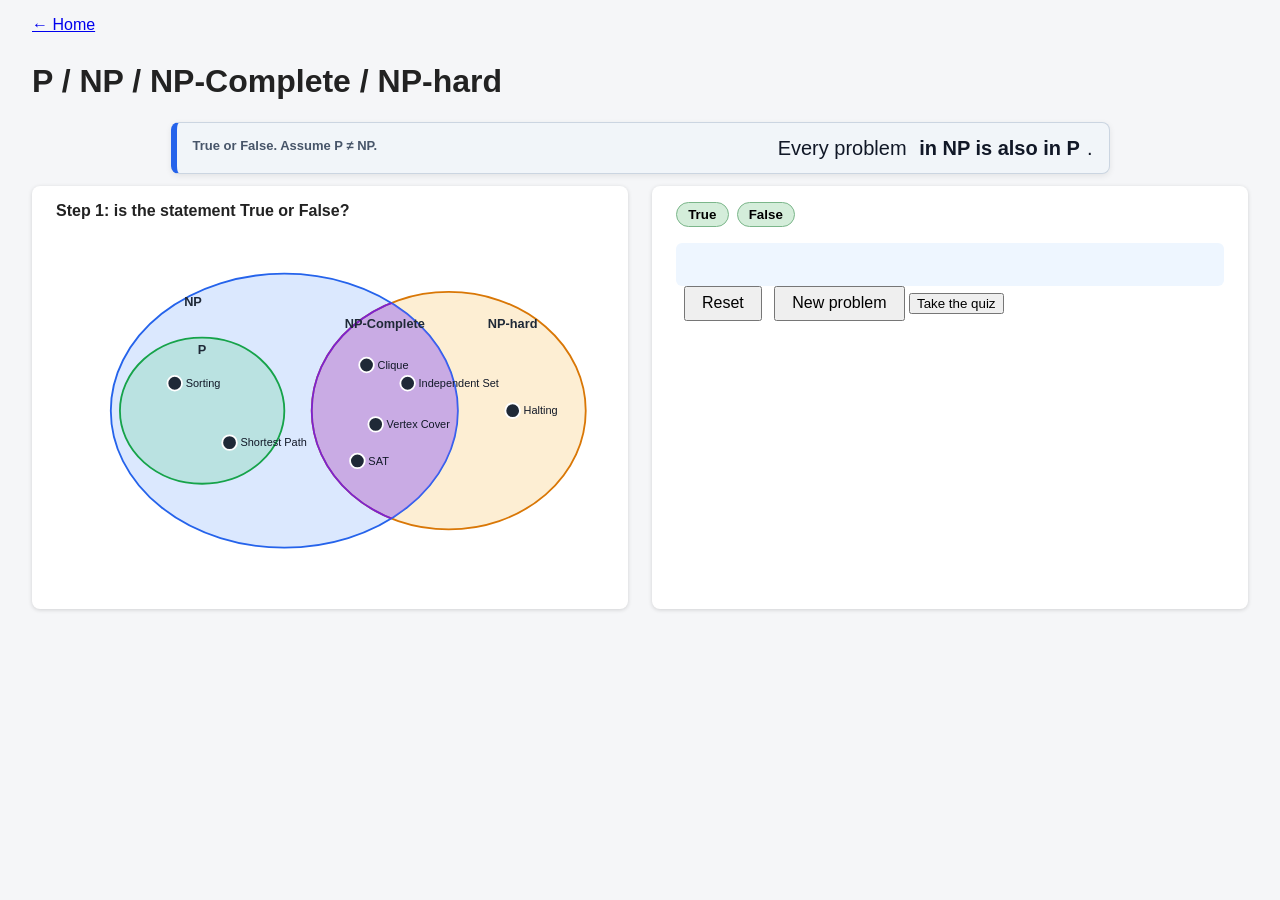
==== complexity/complexity.html @ 857b0c78 "created complexitiy tool and its html file" ====
<!DOCTYPE html>
<html lang="en">
<head>
<meta charset="utf-8">
<meta name="viewport" content="width=device-width, initial-scale=1">
<title>P / NP / NP-Complete / NP-hard</title>
<link rel="stylesheet" href="../css/style.css">
</head>
<body>
<a class="home-link" href="../index.html">← Home</a>
<h1>P / NP / NP-Complete / NP-hard</h1>

<!-- Sticky statement; deciding phrases become .eq-part spans -->
<div class="eq-bar" id="statement"></div>

<div class="layout">
  <div class="panel">
    <div id="prompt"></div>
    <svg id="euler" viewBox="0 0 600 400" width="100%"
         role="img" aria-label="Euler diagram of P, NP, NP-hard"></svg>
    <div id="reduce" class="hidden"></div>
  </div>

  <div class="panel">
    <div id="choices"></div>
    <div id="log"></div>
    <div id="controls">
      <button id="btn-reset" type="button">Reset</button>
      <button id="btn-new" type="button">New problem</button>
      <button id="btn-quiz" type="button">Take the quiz</button>
    </div>
  </div>
</div>

<div id="quiz" class="panel hidden"></div>

<script src="data.js"></script>
<script src="ui.js"></script>
<script src="game.js"></script>

</body>
</html>
---- css/style.css ----
body { font-family: Arial, sans-serif; margin: 0; padding: 1rem 2rem; background: #f5f6f8; color: #222; }
header h1 { margin-bottom: 0.2rem; }
.subtitle { margin-top: 0; color: #555; }

.layout { display: flex; gap: 1.5rem; flex-wrap: wrap; }
.layout .panel { flex: 1; min-width: 340px; }
.panel { background: #fff; border-radius: 8px; padding: 1rem 1.5rem; box-shadow: 0 1px 4px rgba(0,0,0,0.15); margin-bottom: 1.5rem; }

table { border-collapse: collapse; width: 100%; margin-bottom: 1rem; }
th, td { border: 1px solid #ccc; padding: 0.5rem; text-align: center; }
th { background: #eef0f4; }
.row-label { font-weight: bold; background: #f8f8fa; }
.status { color: #666; font-size: 0.9em; }

#pseudocode { font-family: "Courier New", monospace; font-size: 0.9em; margin-bottom: 1rem; }
.line { padding: 0.2rem 0.5rem; border: 2px solid transparent; border-radius: 4px; }
.line.active { border-color: #d62828; }

#m-box { min-height: 3rem; border: 2px dashed #888; border-radius: 6px; padding: 0.6rem; display: flex; gap: 0.5rem; flex-wrap: wrap; align-items: center; }
.placeholder { color: #999; font-style: italic; }
#log { margin-top: 1rem; padding: 0.6rem; background: #eef6ff; border-radius: 6px; min-height: 1.5rem; }

.locked-note { color: #777; font-style: italic; }
#quiz-options { display: flex; flex-direction: column; gap: 0.5rem; max-width: 420px; }
.quiz-btn { padding: 0.6rem; font-size: 1em; text-align: left; border: 1px solid #aaa; border-radius: 6px; background: #fff; }
.quiz-btn:disabled { background: #eee; color: #888; }

.row-label.clickable { cursor: pointer; }
.row-label.clickable:hover { background: #dce8ff; }
tr.current td { background: #fff3c4; }
#log.error { background: #ffeaea; color: #8a1c1c; }

.hidden { display: none; }
#yesno { padding: 0.6rem; background: #fff8e1; border-radius: 6px; margin-top: 0.5rem; }
#yesno button { margin-left: 0.5rem; padding: 0.3rem 1rem; font-size: 1em; cursor: pointer; }
.pref-cell.clickable { cursor: pointer; }
.pref-cell.clickable:hover { background: #dce8ff; }
.pref-cell.proposing { background: #ffd966; font-weight: bold; }

.chip { background: #d4edda; border: 1px solid #7bb68a; border-radius: 14px; padding: 0.25rem 0.7rem; font-weight: bold; }
.pref-cell.proposed { color: #aaa; text-decoration: line-through; }

#btn-done { margin-bottom: 1rem; padding: 0.4rem 1rem; font-size: 1em; cursor: pointer; }

#btn-reset { margin-left: 0.5rem; margin-bottom: 1rem; padding: 0.4rem 1rem; font-size: 1em; cursor: pointer; }
.quiz-btn:not(:disabled) { cursor: pointer; }
.quiz-btn.right { background: #d4edda; border-color: #2e8b57; color: #1b5e20; }
.quiz-btn.wrong { background: #ffeaea; border-color: #c0392b; color: #8a1c1c; }
#quiz-feedback { max-width: 600px; min-height: 1.5rem; }

#btn-new { margin-left: 0.5rem; margin-bottom: 1rem; padding: 0.4rem 1rem; font-size: 1em; cursor: pointer; }
#problem-label { font-size: 0.7em; font-weight: normal; color: #666; margin-left: 0.5rem; }

/* ---- Recursion tree tool ---- */
.eq-bar { display: flex; justify-content: space-between; align-items: center; font-size: 1.4em; }
.eq-part { padding: 2px 4px; border: 2px solid transparent; border-radius: 4px; }
.eq-part.active { border-color: #d00; }

.level-head, .level-row {
  display: grid; grid-template-columns: 70px minmax(0, 1fr) minmax(90px, 150px);
  align-items: center; gap: 8px;
}
.level-head { font-weight: bold; border-bottom: 1px solid #ccc; padding-bottom: 4px; }
.level-row { min-height: 50px; padding: 14px 0; }
.level-label { font-weight: bold; }

#tree { position: relative; }
#edges { position: absolute; inset: 0; width: 100%; height: 100%;
         pointer-events: none; overflow: visible; }
#rows { position: relative; }   /* paints nodes above the edges */

.nodes { display: flex; justify-content: space-around; gap: 4px; }
.nodes { min-width: 0; }
.node { min-width: 44px; padding: 6px 8px; border: 2px solid #555; border-radius: 16px;
        background: #fff; text-align: center; white-space: nowrap; }
.node.empty { border-style: dashed; color: #999; }
.node.target { border-color: #d00; }
.node.compact { flex: 1; min-width: 0; padding: 3px 1px; font-size: 0.7em; border-radius: 8px; }
.nodes.compact { gap: 2px; }   /* ui.js adds this class on the 16-node row */

.level-total { padding: 6px; border: 2px dashed #999; border-radius: 6px; text-align: center; overflow-wrap: anywhere; }
.level-total.filled { border-style: solid; border-color: #555; }
.level-total.target { border-color: #d00; }

/* Edges "draw" in. Each <line> needs pathLength="1" (ui.js sets it). */
.edge { stroke: #555; stroke-width: 1.5; fill: none;
        stroke-dasharray: 1; stroke-dashoffset: 1;
        animation: draw-edge 0.6s ease-out forwards; }
@keyframes draw-edge { to { stroke-dashoffset: 0; } }

#prompt { font-weight: bold; margin-bottom: 8px; }
#choices { display: flex; flex-wrap: wrap; gap: 8px; margin-bottom: 8px; }

/* Existing edges (redrawn on resize or re-render) appear instantly. */
.edge.static { animation: none; stroke-dashoffset: 0; }

.quiz-q { margin: 12px 0; }
.quiz-text { font-weight: bold; margin-bottom: 6px; }
.quiz-opts { display: flex; flex-wrap: wrap; gap: 8px; }
.quiz-why { min-height: 1.2em; margin-top: 4px; }
.quiz-why.error { color: #d00; }
.quiz-btn:disabled { cursor: default; }
.quiz-btn:disabled:not(.right) { opacity: 0.5; }

.eq-bar { position: sticky; top: 0; z-index: 2; background: #fff; }

/* ---- Landing page ---- */
.cards { display: grid; grid-template-columns: repeat(auto-fit, minmax(220px, 1fr)); gap: 12px; }
.card { display: block; color: inherit; text-decoration: none; }
.card h2 { margin-top: 0; }
.card:hover { outline: 2px solid #d00; }
.card.disabled { opacity: 0.5; pointer-events: none; }
.home-link { display: inline-block; margin-bottom: 8px; }

/* ===== Tool 3: complexity (Euler diagram + reduction view) ===== */
#euler { display: block; max-width: 640px; margin: 0 auto; }

/* Regions (SVG ellipses/paths). Geometry is set by ui.js */
.region {
  fill-opacity: .18;
  stroke-width: 2;
  transition: rx .8s, ry .8s, cx .8s, cy .8s, transform .8s, fill-opacity .3s;
}
.region-p   { fill: #22c55e; stroke: #16a34a; }
.region-np  { fill: #3b82f6; stroke: #2563eb; }
.region-nph { fill: #f59e0b; stroke: #d97706; }
.region-npc { fill: #a855f7; stroke: #7e22ce; fill-opacity: .35; }
.region.active { stroke: #e11d48; stroke-width: 4; stroke-dasharray: 8 4; fill-opacity: .35; }
.region.pulse  { animation: region-pulse 1s ease-in-out 2; }
@keyframes region-pulse { 50% { fill-opacity: .55; } }

.rlabel { font: 600 14px sans-serif; fill: #1f2937; pointer-events: none; }
.rlabel.small { font-size: 11px; font-weight: 400; }

/* Problem dots */
.dot { r: 8; fill: #1f2937; stroke: #fff; stroke-width: 2; transition: fill .2s, stroke .2s; }
.dot.clickable:hover { fill: #374151; stroke: #111827; }
.dot.active { stroke: #e11d48; stroke-width: 4; }      /* red ring = hint */
.dot.right  { fill: #16a34a; }
.dot.wrong  { fill: #e11d48; }
.dotlabel { font: 12px sans-serif; fill: #111827; pointer-events: none; }

/* Reduction view: [A] ---> [B] with a travelling pulse */
#reduce { padding: 8px 0; }
.rrow { display: flex; align-items: center; gap: 12px; }
.rcard {
  flex: 0 0 auto; min-width: 120px; padding: 10px 12px;
  border: 2px solid #9ca3af; border-radius: 8px; background: #fff; text-align: center;
}
.rcard  { flex: 0 1 150px; min-width: 0; overflow-wrap: anywhere; }
.rcard small { display: block; color: #6b7280; }
.rcard.hard { border-color: #d97706; background: #fffbeb; }   /* hardness lands here */
.rcard.easy { border-color: #16a34a; background: #f0fdf4; }
.rcard.clickable:hover { box-shadow: 0 0 0 3px #bfdbfe; }
.rcard.active { outline: 3px solid #e11d48; outline-offset: 2px; }

.rtrack { position: relative; flex: 1 1 auto; height: 28px; }
.rtrack { flex: 1 1 80px; min-width: 80px; }
.rtrack::before {                                   /* the arrow shaft */
  content: ""; position: absolute; left: 0; right: 10px; top: 50%;
  border-top: 3px solid #4b5563;
}
.rtrack::after {                                    /* the arrow head */
  content: ""; position: absolute; right: 0; top: 50%; margin-top: -7px;
  border-left: 12px solid #4b5563; border-top: 7px solid transparent; border-bottom: 7px solid transparent;
}
/* Arrow pointing B -> A, drawn explicitly (no mirroring) */
.rtrack.rev::before { left: 10px; right: 0; }
.rtrack.rev::after  { left: 0; right: auto; border-left: 0; border-right: 12px solid #4b5563; }
.rtrack.rev .rpulse { left: auto; right: 0; }
.rtrack.rev .rpulse.go        { animation: rpulse-go-rev 1.2s ease-in forwards; }
.rtrack.rev .rpulse.blockedback { animation: rpulse-blockback-rev 1.2s ease-in forwards; }
@keyframes rpulse-go-rev {
  0%   { right: 0; opacity: 1; }
  100% { right: calc(100% - 16px); opacity: 1; }
}
@keyframes rpulse-blockback-rev {
  0%   { right: calc(100% - 16px); opacity: 1; }
  60%  { right: 50%; opacity: 1; }
  100% { right: 50%; opacity: 0; }
}
.rpulse {
  position: absolute; top: 50%; left: 0; width: 16px; height: 16px; margin-top: -8px;
  border-radius: 50%; background: #f59e0b; opacity: 0;
}
.rpulse.go      { animation: rpulse-go 1.2s ease-in forwards; }
.rpulse.blocked { animation: rpulse-block 1.2s ease-in forwards; }
@keyframes rpulse-go    { 0% { left: 0; opacity: 1; } 100% { left: calc(100% - 16px); opacity: 1; } }
@keyframes rpulse-block { 0% { left: 0; opacity: 1; } 60% { left: 50%; opacity: 1; } 100% { left: 50%; opacity: 0; } }

/* Tool 3: blocked pulse that starts at the arrowhead (hardness cannot flow backwards) */
.rpulse.blockedback { animation: rpulse-blockback 1.2s ease-in forwards; }
@keyframes rpulse-blockback {
  0%   { left: calc(100% - 16px); opacity: 1; }
  60%  { left: 50%; opacity: 1; }
  100% { left: 50%; opacity: 0; }
}

/* Tool 3: statement banner (scoped to #statement, so the recursion tool is unaffected) */
#statement {
  max-width: 900px; margin: 8px auto 12px; padding: 10px 16px;
  background: #f1f5f9; border: 1px solid #cbd5e1; border-left: 6px solid #2563eb;
  border-radius: 8px; box-shadow: 0 2px 6px rgba(0, 0, 0, .08);
}
#statement[data-world="eq"] { background: #fffbeb; border-color: #fcd34d; border-left-color: #d97706; }
#statement > div:first-child { font-size: 13px; color: #475569; margin-bottom: 4px; }
#statement > div:last-child  { font-size: 20px; line-height: 1.5; color: #111827; }
#statement .eq-part { padding: 1px 5px; border-radius: 4px; font-weight: 600; }
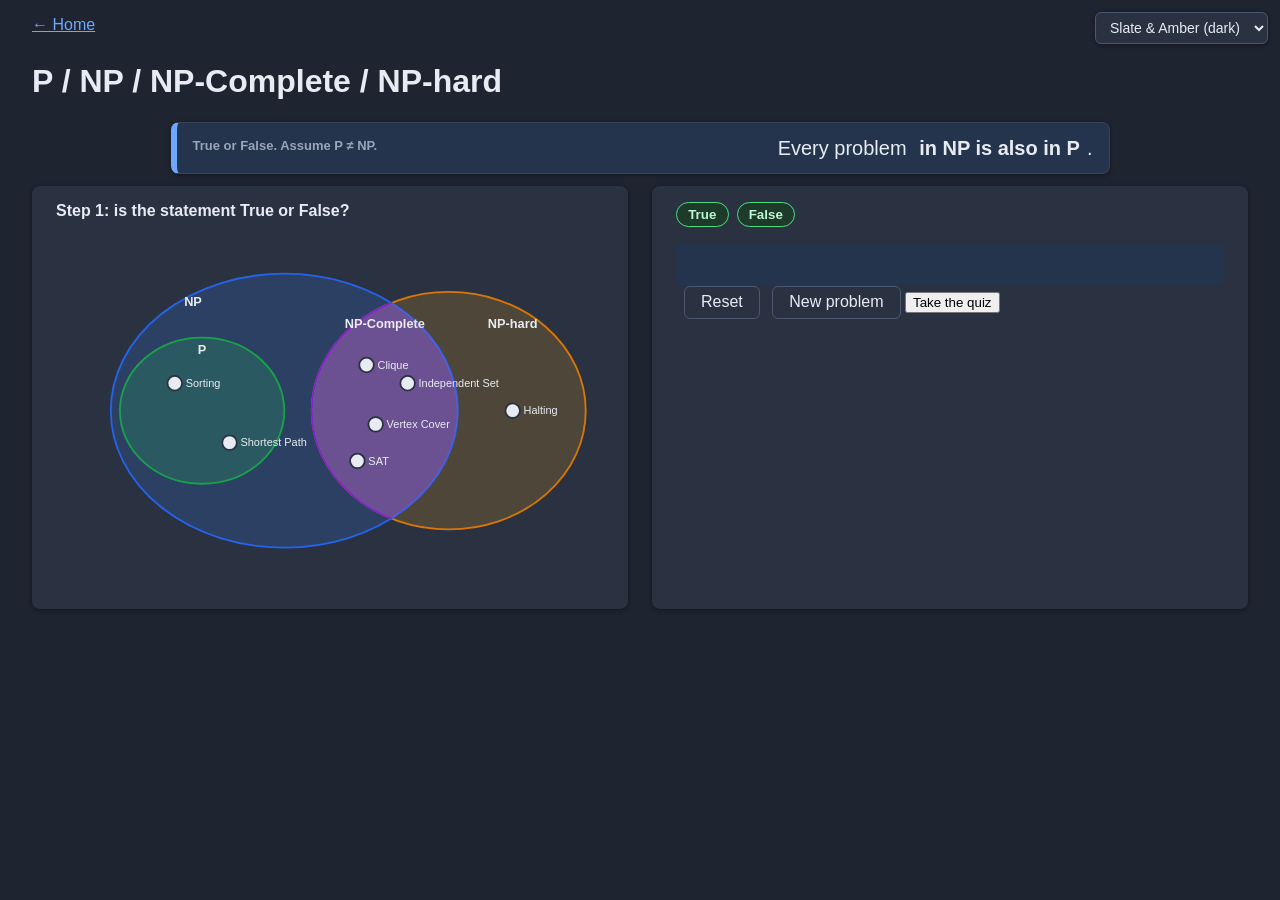
==== commit 781034bc: "made new css for page themes/colors" ====
--- a/complexity/complexity.html
+++ b/complexity/complexity.html
@@ -6,6 +6,40 @@
 <title>P / NP / NP-Complete / NP-hard</title>
 <link rel="stylesheet" href="../css/style.css">
 </head>
+
+<select id="theme-switcher" aria-label="Choose theme">
+  <option value="">Slate &amp; Amber (dark)</option>
+  <option value="dusty-blue">Dusty Blue</option>
+  <option value="soft-sage">Soft Sage</option>
+  <option value="warm-sand">Warm Sand</option>
+  <option value="plum-blush">Plum &amp; Blush</option>
+</select>
+
+<script>
+(function () {
+  var KEY = 'dsa-theme';
+  var sel = document.getElementById('theme-switcher');
+  var html = document.documentElement;
+
+  function apply(theme) {
+    if (theme) html.setAttribute('data-theme', theme);
+    else       html.removeAttribute('data-theme');
+    if (sel) sel.value = theme || '';
+  }
+
+  // Load saved theme as early as possible
+  apply(localStorage.getItem(KEY) || '');
+
+  if (sel) {
+    sel.addEventListener('change', function () {
+      var theme = sel.value;
+      localStorage.setItem(KEY, theme);
+      apply(theme);
+    });
+  }
+})();
+</script>
+
 <body>
 <a class="home-link" href="../index.html">← Home</a>
 <h1>P / NP / NP-Complete / NP-hard</h1>
--- a/css/style.css
+++ b/css/style.css
@@ -1,208 +1,330 @@
-body { font-family: Arial, sans-serif; margin: 0; padding: 1rem 2rem; background: #f5f6f8; color: #222; }
+/* =========================================================
+   THEME VARIABLES — swap one line to change the whole look
+   ========================================================= */
+:root {
+  /* Default: Slate & Amber */
+  --bg:            #1e2430;
+  --surface:       #2a3242;
+  --surface-alt:   #232b3a;
+  --border:        #3a4458;
+  --border-strong: #4b5670;
+  --text:          #e8ecf2;
+  --text-muted:    #9aa6b8;
+  --text-faint:    #6b7688;
+
+  --primary:       #f2b84b;
+  --primary-soft:  #3a3220;
+  --primary-text:  #1e2430;
+
+  --accent:        #6ea8fe;   /* hover / focus / links */
+  --accent-soft:   #24344d;
+
+  --success:       #4ade80;
+  --success-soft:  #1e3a2a;
+  --success-text:  #bbf7d0;
+
+  --danger:        #f87171;
+  --danger-soft:   #3a2124;
+  --danger-text:   #fecaca;
+
+  --warn:          #fbbf24;
+  --warn-soft:     #3a3320;
+  --warn-text:     #fde68a;
+
+  --shadow:        0 1px 4px rgba(0,0,0,0.4);
+  --radius:        8px;
+}
+
+/* =========================================================
+   THEME OVERRIDES — switch via <html data-theme="...">
+   (no data-theme = Slate & Amber, the :root default)
+   ========================================================= */
+[data-theme="dusty-blue"] {
+  --bg:#eef3f9; --surface:#ffffff; --surface-alt:#f5f8fc;
+  --border:#d3dde8; --border-strong:#b6c4d4;
+  --text:#1f2a38; --text-muted:#5a6a7d; --text-faint:#8a97a8;
+  --primary:#3f6fa8; --primary-soft:#e3ecf7; --primary-text:#ffffff;
+  --accent:#2c5a8f; --accent-soft:#dbe7f4;
+  --success:#2e8b57; --success-soft:#d4edda; --success-text:#1b5e20;
+  --danger:#c0392b;  --danger-soft:#ffeaea;  --danger-text:#8a1c1c;
+  --warn:#b8860b;    --warn-soft:#fff3c4;    --warn-text:#6b4a00;
+  --shadow:0 1px 4px rgba(0,0,0,0.10);
+}
+
+[data-theme="soft-sage"] {
+  --bg:#f4f7f2; --surface:#ffffff; --surface-alt:#eef4ec;
+  --border:#d5e0d3; --border-strong:#b8c9b5;
+  --text:#26332b; --text-muted:#5a6b60; --text-faint:#8a998f;
+  --primary:#5c8a6b; --primary-soft:#e3eee6; --primary-text:#ffffff;
+  --accent:#3f6b4d; --accent-soft:#dbe9e0;
+  --success:#2e8b57; --success-soft:#d4edda; --success-text:#1b5e20;
+  --danger:#b3453b;  --danger-soft:#fbe6e3;  --danger-text:#7a221a;
+  --warn:#b8860b;    --warn-soft:#f8efc9;    --warn-text:#6b4a00;
+  --shadow:0 1px 4px rgba(0,0,0,0.10);
+}
+
+[data-theme="warm-sand"] {
+  --bg:#faf6f0; --surface:#ffffff; --surface-alt:#f5efe6;
+  --border:#e3d8c8; --border-strong:#cbbba3;
+  --text:#2b2b2b; --text-muted:#6b6259; --text-faint:#9a9087;
+  --primary:#c96f4a; --primary-soft:#f7e6dd; --primary-text:#ffffff;
+  --accent:#a8552f; --accent-soft:#f2ddd2;
+  --success:#4f8a5b; --success-soft:#e0f0e3; --success-text:#1f4a29;
+  --danger:#c0392b;  --danger-soft:#fbe3e0;  --danger-text:#8a1c1c;
+  --warn:#b8860b;    --warn-soft:#f8efc9;    --warn-text:#6b4a00;
+  --shadow:0 1px 4px rgba(0,0,0,0.10);
+}
+
+[data-theme="plum-blush"] {
+  --bg:#fbf4f7; --surface:#ffffff; --surface-alt:#f6edf2;
+  --border:#e6d3dc; --border-strong:#cdb3c1;
+  --text:#2c2026; --text-muted:#6b5560; --text-faint:#9a8892;
+  --primary:#8e4a6b; --primary-soft:#f2e0e8; --primary-text:#ffffff;
+  --accent:#6f3654; --accent-soft:#ecd6e1;
+  --success:#4f8a5b; --success-soft:#e0f0e3; --success-text:#1f4a29;
+  --danger:#b3453b;  --danger-soft:#fbe3e0;  --danger-text:#7a221a;
+  --warn:#b8860b;    --warn-soft:#f8efc9;    --warn-text:#6b4a00;
+  --shadow:0 1px 4px rgba(0,0,0,0.10);
+}
+
+/* Optional: make the theme change feel smooth */
+body { transition: background-color .25s, color .25s; }
+
+/* =========================================================
+   BASE
+   ========================================================= */
+body { font-family: Arial, sans-serif; margin: 0; padding: 1rem 2rem;
+       background: var(--bg); color: var(--text); }
 header h1 { margin-bottom: 0.2rem; }
-.subtitle { margin-top: 0; color: #555; }
+.subtitle { margin-top: 0; color: var(--text-muted); }
 
 .layout { display: flex; gap: 1.5rem; flex-wrap: wrap; }
 .layout .panel { flex: 1; min-width: 340px; }
-.panel { background: #fff; border-radius: 8px; padding: 1rem 1.5rem; box-shadow: 0 1px 4px rgba(0,0,0,0.15); margin-bottom: 1.5rem; }
-
+.panel { background: var(--surface); border-radius: var(--radius); padding: 1rem 1.5rem;
+         box-shadow: var(--shadow); margin-bottom: 1.5rem; }
+
+/* =========================================================
+   TABLES
+   ========================================================= */
 table { border-collapse: collapse; width: 100%; margin-bottom: 1rem; }
-th, td { border: 1px solid #ccc; padding: 0.5rem; text-align: center; }
-th { background: #eef0f4; }
-.row-label { font-weight: bold; background: #f8f8fa; }
-.status { color: #666; font-size: 0.9em; }
-
+th, td { border: 1px solid var(--border); padding: 0.5rem; text-align: center; }
+th { background: var(--surface-alt); }
+.row-label { font-weight: bold; background: var(--surface-alt); }
+.status { color: var(--text-muted); font-size: 0.9em; }
+
+/* =========================================================
+   PSEUDOCODE / LOG
+   ========================================================= */
 #pseudocode { font-family: "Courier New", monospace; font-size: 0.9em; margin-bottom: 1rem; }
 .line { padding: 0.2rem 0.5rem; border: 2px solid transparent; border-radius: 4px; }
-.line.active { border-color: #d62828; }
-
-#m-box { min-height: 3rem; border: 2px dashed #888; border-radius: 6px; padding: 0.6rem; display: flex; gap: 0.5rem; flex-wrap: wrap; align-items: center; }
-.placeholder { color: #999; font-style: italic; }
-#log { margin-top: 1rem; padding: 0.6rem; background: #eef6ff; border-radius: 6px; min-height: 1.5rem; }
-
-.locked-note { color: #777; font-style: italic; }
+.line.active { border-color: var(--danger); }
+
+#m-box { min-height: 3rem; border: 2px dashed var(--border-strong); border-radius: 6px;
+         padding: 0.6rem; display: flex; gap: 0.5rem; flex-wrap: wrap; align-items: center; }
+.placeholder { color: var(--text-faint); font-style: italic; }
+#log { margin-top: 1rem; padding: 0.6rem; background: var(--accent-soft);
+       border-radius: 6px; min-height: 1.5rem; color: var(--text); }
+#log.error { background: var(--danger-soft); color: var(--danger-text); }
+
+.locked-note { color: var(--text-faint); font-style: italic; }
+
+/* =========================================================
+   BUTTONS / QUIZ
+   ========================================================= */
 #quiz-options { display: flex; flex-direction: column; gap: 0.5rem; max-width: 420px; }
-.quiz-btn { padding: 0.6rem; font-size: 1em; text-align: left; border: 1px solid #aaa; border-radius: 6px; background: #fff; }
-.quiz-btn:disabled { background: #eee; color: #888; }
-
-.row-label.clickable { cursor: pointer; }
-.row-label.clickable:hover { background: #dce8ff; }
-tr.current td { background: #fff3c4; }
-#log.error { background: #ffeaea; color: #8a1c1c; }
-
-.hidden { display: none; }
-#yesno { padding: 0.6rem; background: #fff8e1; border-radius: 6px; margin-top: 0.5rem; }
-#yesno button { margin-left: 0.5rem; padding: 0.3rem 1rem; font-size: 1em; cursor: pointer; }
-.pref-cell.clickable { cursor: pointer; }
-.pref-cell.clickable:hover { background: #dce8ff; }
-.pref-cell.proposing { background: #ffd966; font-weight: bold; }
-
-.chip { background: #d4edda; border: 1px solid #7bb68a; border-radius: 14px; padding: 0.25rem 0.7rem; font-weight: bold; }
-.pref-cell.proposed { color: #aaa; text-decoration: line-through; }
-
-#btn-done { margin-bottom: 1rem; padding: 0.4rem 1rem; font-size: 1em; cursor: pointer; }
-
-#btn-reset { margin-left: 0.5rem; margin-bottom: 1rem; padding: 0.4rem 1rem; font-size: 1em; cursor: pointer; }
+.quiz-btn { padding: 0.6rem; font-size: 1em; text-align: left;
+            border: 1px solid var(--border-strong); border-radius: 6px;
+            background: var(--surface); color: var(--text); }
 .quiz-btn:not(:disabled) { cursor: pointer; }
-.quiz-btn.right { background: #d4edda; border-color: #2e8b57; color: #1b5e20; }
-.quiz-btn.wrong { background: #ffeaea; border-color: #c0392b; color: #8a1c1c; }
+.quiz-btn:disabled { background: var(--surface-alt); color: var(--text-faint); cursor: default; }
+.quiz-btn:disabled:not(.right) { opacity: 0.5; }
+.quiz-btn.right { background: var(--success-soft); border-color: var(--success); color: var(--success-text); }
+.quiz-btn.wrong { background: var(--danger-soft); border-color: var(--danger); color: var(--danger-text); }
+
 #quiz-feedback { max-width: 600px; min-height: 1.5rem; }
-
-#btn-new { margin-left: 0.5rem; margin-bottom: 1rem; padding: 0.4rem 1rem; font-size: 1em; cursor: pointer; }
-#problem-label { font-size: 0.7em; font-weight: normal; color: #666; margin-left: 0.5rem; }
-
-/* ---- Recursion tree tool ---- */
-.eq-bar { display: flex; justify-content: space-between; align-items: center; font-size: 1.4em; }
-.eq-part { padding: 2px 4px; border: 2px solid transparent; border-radius: 4px; }
-.eq-part.active { border-color: #d00; }
-
-.level-head, .level-row {
-  display: grid; grid-template-columns: 70px minmax(0, 1fr) minmax(90px, 150px);
-  align-items: center; gap: 8px;
-}
-.level-head { font-weight: bold; border-bottom: 1px solid #ccc; padding-bottom: 4px; }
-.level-row { min-height: 50px; padding: 14px 0; }
-.level-label { font-weight: bold; }
-
-#tree { position: relative; }
-#edges { position: absolute; inset: 0; width: 100%; height: 100%;
-         pointer-events: none; overflow: visible; }
-#rows { position: relative; }   /* paints nodes above the edges */
-
-.nodes { display: flex; justify-content: space-around; gap: 4px; }
-.nodes { min-width: 0; }
-.node { min-width: 44px; padding: 6px 8px; border: 2px solid #555; border-radius: 16px;
-        background: #fff; text-align: center; white-space: nowrap; }
-.node.empty { border-style: dashed; color: #999; }
-.node.target { border-color: #d00; }
-.node.compact { flex: 1; min-width: 0; padding: 3px 1px; font-size: 0.7em; border-radius: 8px; }
-.nodes.compact { gap: 2px; }   /* ui.js adds this class on the 16-node row */
-
-.level-total { padding: 6px; border: 2px dashed #999; border-radius: 6px; text-align: center; overflow-wrap: anywhere; }
-.level-total.filled { border-style: solid; border-color: #555; }
-.level-total.target { border-color: #d00; }
-
-/* Edges "draw" in. Each <line> needs pathLength="1" (ui.js sets it). */
-.edge { stroke: #555; stroke-width: 1.5; fill: none;
-        stroke-dasharray: 1; stroke-dashoffset: 1;
-        animation: draw-edge 0.6s ease-out forwards; }
-@keyframes draw-edge { to { stroke-dashoffset: 0; } }
-
-#prompt { font-weight: bold; margin-bottom: 8px; }
-#choices { display: flex; flex-wrap: wrap; gap: 8px; margin-bottom: 8px; }
-
-/* Existing edges (redrawn on resize or re-render) appear instantly. */
-.edge.static { animation: none; stroke-dashoffset: 0; }
-
 .quiz-q { margin: 12px 0; }
 .quiz-text { font-weight: bold; margin-bottom: 6px; }
 .quiz-opts { display: flex; flex-wrap: wrap; gap: 8px; }
 .quiz-why { min-height: 1.2em; margin-top: 4px; }
-.quiz-why.error { color: #d00; }
-.quiz-btn:disabled { cursor: default; }
-.quiz-btn:disabled:not(.right) { opacity: 0.5; }
-
-.eq-bar { position: sticky; top: 0; z-index: 2; background: #fff; }
-
-/* ---- Landing page ---- */
-.cards { display: grid; grid-template-columns: repeat(auto-fit, minmax(220px, 1fr)); gap: 12px; }
-.card { display: block; color: inherit; text-decoration: none; }
-.card h2 { margin-top: 0; }
-.card:hover { outline: 2px solid #d00; }
-.card.disabled { opacity: 0.5; pointer-events: none; }
-.home-link { display: inline-block; margin-bottom: 8px; }
-
-/* ===== Tool 3: complexity (Euler diagram + reduction view) ===== */
+.quiz-why.error { color: var(--danger); }
+
+.row-label.clickable { cursor: pointer; }
+.row-label.clickable:hover { background: var(--accent-soft); }
+tr.current td { background: var(--warn-soft); }
+
+.hidden { display: none; }
+#yesno { padding: 0.6rem; background: var(--warn-soft); border-radius: 6px;
+         margin-top: 0.5rem; color: var(--text); }
+#yesno button { margin-left: 0.5rem; padding: 0.3rem 1rem; font-size: 1em; cursor: pointer; }
+
+/* =========================================================
+   PREFERENCES (chips & proposal cells)
+   ========================================================= */
+.pref-cell.clickable { cursor: pointer; }
+.pref-cell.clickable:hover { background: var(--accent-soft); }
+.pref-cell.proposing { background: var(--warn); font-weight: bold; color: var(--primary-text); }
+.pref-cell.proposed { color: var(--text-faint); text-decoration: line-through; }
+
+.chip { background: var(--success-soft); border: 1px solid var(--success);
+        border-radius: 14px; padding: 0.25rem 0.7rem; font-weight: bold;
+        color: var(--success-text); }
+
+/* =========================================================
+   CONTROL BUTTONS
+   ========================================================= */
+#btn-done, #btn-reset, #btn-new {
+  margin-bottom: 1rem; padding: 0.4rem 1rem; font-size: 1em; cursor: pointer;
+  background: var(--surface); color: var(--text);
+  border: 1px solid var(--border-strong); border-radius: 6px;
+}
+#btn-reset, #btn-new { margin-left: 0.5rem; }
+#btn-done:hover, #btn-reset:hover, #btn-new:hover {
+  border-color: var(--primary); color: var(--primary);
+}
+#problem-label { font-size: 0.7em; font-weight: normal; color: var(--text-muted); margin-left: 0.5rem; }
+
+/* =========================================================
+   RECURSION TREE TOOL
+   ========================================================= */
+.eq-bar { display: flex; justify-content: space-between; align-items: center; font-size: 1.4em;
+          position: sticky; top: 0; z-index: 2; background: var(--surface); }
+.eq-part { padding: 2px 4px; border: 2px solid transparent; border-radius: 4px; }
+.eq-part.active { border-color: var(--danger); }
+
+.level-head, .level-row {
+  display: grid; grid-template-columns: 70px minmax(0, 1fr) minmax(90px, 150px);
+  align-items: center; gap: 8px;
+}
+.level-head { font-weight: bold; border-bottom: 1px solid var(--border); padding-bottom: 4px; }
+.level-row { min-height: 50px; padding: 14px 0; }
+.level-label { font-weight: bold; }
+
+#tree { position: relative; }
+#edges { position: absolute; inset: 0; width: 100%; height: 100%; pointer-events: none; overflow: visible; }
+#rows { position: relative; }
+
+.nodes { display: flex; justify-content: space-around; gap: 4px; min-width: 0; }
+.node { min-width: 44px; padding: 6px 8px; border: 2px solid var(--border-strong);
+        border-radius: 16px; background: var(--surface); color: var(--text);
+        text-align: center; white-space: nowrap; }
+.node.empty { border-style: dashed; color: var(--text-faint); }
+.node.target { border-color: var(--danger); }
+.node.compact { flex: 1; min-width: 0; padding: 3px 1px; font-size: 0.7em; border-radius: 8px; }
+.nodes.compact { gap: 2px; }
+
+.level-total { padding: 6px; border: 2px dashed var(--border-strong); border-radius: 6px;
+               text-align: center; overflow-wrap: anywhere; color: var(--text); }
+.level-total.filled { border-style: solid; border-color: var(--border-strong); }
+.level-total.target { border-color: var(--danger); }
+
+.edge { stroke: var(--border-strong); stroke-width: 1.5; fill: none;
+        stroke-dasharray: 1; stroke-dashoffset: 1;
+        animation: draw-edge 0.6s ease-out forwards; }
+@keyframes draw-edge { to { stroke-dashoffset: 0; } }
+.edge.static { animation: none; stroke-dashoffset: 0; }
+
+#prompt { font-weight: bold; margin-bottom: 8px; }
+#choices { display: flex; flex-wrap: wrap; gap: 8px; margin-bottom: 8px; }
+
+/* =========================================================
+   TOOL 3 — EULER DIAGRAM
+   ========================================================= */
 #euler { display: block; max-width: 640px; margin: 0 auto; }
 
-/* Regions (SVG ellipses/paths). Geometry is set by ui.js */
-.region {
-  fill-opacity: .18;
-  stroke-width: 2;
-  transition: rx .8s, ry .8s, cx .8s, cy .8s, transform .8s, fill-opacity .3s;
-}
+.region { fill-opacity: .18; stroke-width: 2;
+          transition: rx .8s, ry .8s, cx .8s, cy .8s, transform .8s, fill-opacity .3s; }
 .region-p   { fill: #22c55e; stroke: #16a34a; }
 .region-np  { fill: #3b82f6; stroke: #2563eb; }
 .region-nph { fill: #f59e0b; stroke: #d97706; }
 .region-npc { fill: #a855f7; stroke: #7e22ce; fill-opacity: .35; }
-.region.active { stroke: #e11d48; stroke-width: 4; stroke-dasharray: 8 4; fill-opacity: .35; }
+.region.active { stroke: var(--danger); stroke-width: 4; stroke-dasharray: 8 4; fill-opacity: .35; }
 .region.pulse  { animation: region-pulse 1s ease-in-out 2; }
 @keyframes region-pulse { 50% { fill-opacity: .55; } }
 
-.rlabel { font: 600 14px sans-serif; fill: #1f2937; pointer-events: none; }
+/* Keep region colors (they're pedagogical, not theme) but darken labels for dark bg */
+.rlabel { font: 600 14px sans-serif; fill: var(--text); pointer-events: none; }
 .rlabel.small { font-size: 11px; font-weight: 400; }
 
-/* Problem dots */
-.dot { r: 8; fill: #1f2937; stroke: #fff; stroke-width: 2; transition: fill .2s, stroke .2s; }
-.dot.clickable:hover { fill: #374151; stroke: #111827; }
-.dot.active { stroke: #e11d48; stroke-width: 4; }      /* red ring = hint */
-.dot.right  { fill: #16a34a; }
-.dot.wrong  { fill: #e11d48; }
-.dotlabel { font: 12px sans-serif; fill: #111827; pointer-events: none; }
-
-/* Reduction view: [A] ---> [B] with a travelling pulse */
+.dot { r: 8; fill: var(--text); stroke: var(--surface); stroke-width: 2;
+       transition: fill .2s, stroke .2s; }
+.dot.clickable:hover { fill: var(--text-muted); stroke: var(--text); }
+.dot.active { stroke: var(--danger); stroke-width: 4; }
+.dot.right  { fill: var(--success); }
+.dot.wrong  { fill: var(--danger); }
+.dotlabel { font: 12px sans-serif; fill: var(--text); pointer-events: none; }
+
+/* =========================================================
+   TOOL 3 — REDUCTION VIEW
+   ========================================================= */
 #reduce { padding: 8px 0; }
 .rrow { display: flex; align-items: center; gap: 12px; }
-.rcard {
-  flex: 0 0 auto; min-width: 120px; padding: 10px 12px;
-  border: 2px solid #9ca3af; border-radius: 8px; background: #fff; text-align: center;
-}
-.rcard  { flex: 0 1 150px; min-width: 0; overflow-wrap: anywhere; }
-.rcard small { display: block; color: #6b7280; }
-.rcard.hard { border-color: #d97706; background: #fffbeb; }   /* hardness lands here */
-.rcard.easy { border-color: #16a34a; background: #f0fdf4; }
-.rcard.clickable:hover { box-shadow: 0 0 0 3px #bfdbfe; }
-.rcard.active { outline: 3px solid #e11d48; outline-offset: 2px; }
-
-.rtrack { position: relative; flex: 1 1 auto; height: 28px; }
-.rtrack { flex: 1 1 80px; min-width: 80px; }
-.rtrack::before {                                   /* the arrow shaft */
-  content: ""; position: absolute; left: 0; right: 10px; top: 50%;
-  border-top: 3px solid #4b5563;
-}
-.rtrack::after {                                    /* the arrow head */
-  content: ""; position: absolute; right: 0; top: 50%; margin-top: -7px;
-  border-left: 12px solid #4b5563; border-top: 7px solid transparent; border-bottom: 7px solid transparent;
-}
-/* Arrow pointing B -> A, drawn explicitly (no mirroring) */
+.rcard { flex: 0 1 150px; min-width: 0; padding: 10px 12px;
+         border: 2px solid var(--border-strong); border-radius: 8px;
+         background: var(--surface); text-align: center; overflow-wrap: anywhere;
+         color: var(--text); }
+.rcard small { display: block; color: var(--text-muted); }
+.rcard.hard { border-color: var(--warn); background: var(--warn-soft); }
+.rcard.easy { border-color: var(--success); background: var(--success-soft); }
+.rcard.clickable:hover { box-shadow: 0 0 0 3px var(--accent-soft); }
+.rcard.active { outline: 3px solid var(--danger); outline-offset: 2px; }
+
+.rtrack { position: relative; flex: 1 1 80px; min-width: 80px; height: 28px; }
+.rtrack::before { content: ""; position: absolute; left: 0; right: 10px; top: 50%;
+                  border-top: 3px solid var(--border-strong); }
+.rtrack::after  { content: ""; position: absolute; right: 0; top: 50%; margin-top: -7px;
+                  border-left: 12px solid var(--border-strong);
+                  border-top: 7px solid transparent; border-bottom: 7px solid transparent; }
 .rtrack.rev::before { left: 10px; right: 0; }
-.rtrack.rev::after  { left: 0; right: auto; border-left: 0; border-right: 12px solid #4b5563; }
+.rtrack.rev::after  { left: 0; right: auto; border-left: 0;
+                      border-right: 12px solid var(--border-strong); }
 .rtrack.rev .rpulse { left: auto; right: 0; }
+
+.rpulse { position: absolute; top: 50%; left: 0; width: 16px; height: 16px; margin-top: -8px;
+          border-radius: 50%; background: var(--warn); opacity: 0; }
+.rpulse.go        { animation: rpulse-go 1.2s ease-in forwards; }
+.rpulse.blocked   { animation: rpulse-block 1.2s ease-in forwards; }
+.rpulse.blockedback { animation: rpulse-blockback 1.2s ease-in forwards; }
 .rtrack.rev .rpulse.go        { animation: rpulse-go-rev 1.2s ease-in forwards; }
 .rtrack.rev .rpulse.blockedback { animation: rpulse-blockback-rev 1.2s ease-in forwards; }
-@keyframes rpulse-go-rev {
-  0%   { right: 0; opacity: 1; }
-  100% { right: calc(100% - 16px); opacity: 1; }
-}
-@keyframes rpulse-blockback-rev {
-  0%   { right: calc(100% - 16px); opacity: 1; }
-  60%  { right: 50%; opacity: 1; }
-  100% { right: 50%; opacity: 0; }
-}
-.rpulse {
-  position: absolute; top: 50%; left: 0; width: 16px; height: 16px; margin-top: -8px;
-  border-radius: 50%; background: #f59e0b; opacity: 0;
-}
-.rpulse.go      { animation: rpulse-go 1.2s ease-in forwards; }
-.rpulse.blocked { animation: rpulse-block 1.2s ease-in forwards; }
-@keyframes rpulse-go    { 0% { left: 0; opacity: 1; } 100% { left: calc(100% - 16px); opacity: 1; } }
-@keyframes rpulse-block { 0% { left: 0; opacity: 1; } 60% { left: 50%; opacity: 1; } 100% { left: 50%; opacity: 0; } }
-
-/* Tool 3: blocked pulse that starts at the arrowhead (hardness cannot flow backwards) */
-.rpulse.blockedback { animation: rpulse-blockback 1.2s ease-in forwards; }
-@keyframes rpulse-blockback {
-  0%   { left: calc(100% - 16px); opacity: 1; }
-  60%  { left: 50%; opacity: 1; }
-  100% { left: 50%; opacity: 0; }
-}
-
-/* Tool 3: statement banner (scoped to #statement, so the recursion tool is unaffected) */
+
+@keyframes rpulse-go         { 0%{left:0;opacity:1;} 100%{left:calc(100% - 16px);opacity:1;} }
+@keyframes rpulse-block      { 0%{left:0;opacity:1;} 60%{left:50%;opacity:1;} 100%{left:50%;opacity:0;} }
+@keyframes rpulse-blockback  { 0%{left:calc(100% - 16px);opacity:1;} 60%{left:50%;opacity:1;} 100%{left:50%;opacity:0;} }
+@keyframes rpulse-go-rev     { 0%{right:0;opacity:1;} 100%{right:calc(100% - 16px);opacity:1;} }
+@keyframes rpulse-blockback-rev { 0%{right:calc(100% - 16px);opacity:1;} 60%{right:50%;opacity:1;} 100%{right:50%;opacity:0;} }
+
+/* =========================================================
+   TOOL 3 — STATEMENT BANNER
+   ========================================================= */
 #statement {
   max-width: 900px; margin: 8px auto 12px; padding: 10px 16px;
-  background: #f1f5f9; border: 1px solid #cbd5e1; border-left: 6px solid #2563eb;
-  border-radius: 8px; box-shadow: 0 2px 6px rgba(0, 0, 0, .08);
-}
-#statement[data-world="eq"] { background: #fffbeb; border-color: #fcd34d; border-left-color: #d97706; }
-#statement > div:first-child { font-size: 13px; color: #475569; margin-bottom: 4px; }
-#statement > div:last-child  { font-size: 20px; line-height: 1.5; color: #111827; }
-#statement .eq-part { padding: 1px 5px; border-radius: 4px; font-weight: 600; }+  background: var(--accent-soft); border: 1px solid var(--border);
+  border-left: 6px solid var(--accent); border-radius: 8px;
+  box-shadow: var(--shadow); color: var(--text);
+}
+#statement[data-world="eq"] {
+  background: var(--warn-soft); border-color: var(--warn); border-left-color: var(--warn);
+}
+#statement > div:first-child { font-size: 13px; color: var(--text-muted); margin-bottom: 4px; }
+#statement > div:last-child  { font-size: 20px; line-height: 1.5; color: var(--text); }
+#statement .eq-part { padding: 1px 5px; border-radius: 4px; font-weight: 600; }
+
+/* =========================================================
+   LANDING PAGE CARDS
+   ========================================================= */
+.cards { display: grid; grid-template-columns: repeat(auto-fit, minmax(220px, 1fr)); gap: 12px; }
+.card { display: block; color: inherit; text-decoration: none;
+        background: var(--surface); border-radius: var(--radius);
+        box-shadow: var(--shadow); padding: 1rem 1.5rem; }
+.card h2 { margin-top: 0; }
+.card:hover { outline: 2px solid var(--primary); }
+.card.disabled { opacity: 0.5; pointer-events: none; }
+.home-link { display: inline-block; margin-bottom: 8px; color: var(--accent); }
+
+#theme-switcher {
+  position: fixed; top: 12px; right: 12px; z-index: 100;
+  padding: 6px 10px; font-size: 14px; cursor: pointer;
+  background: var(--surface); color: var(--text);
+  border: 1px solid var(--border-strong); border-radius: 6px;
+  box-shadow: var(--shadow);
+}
